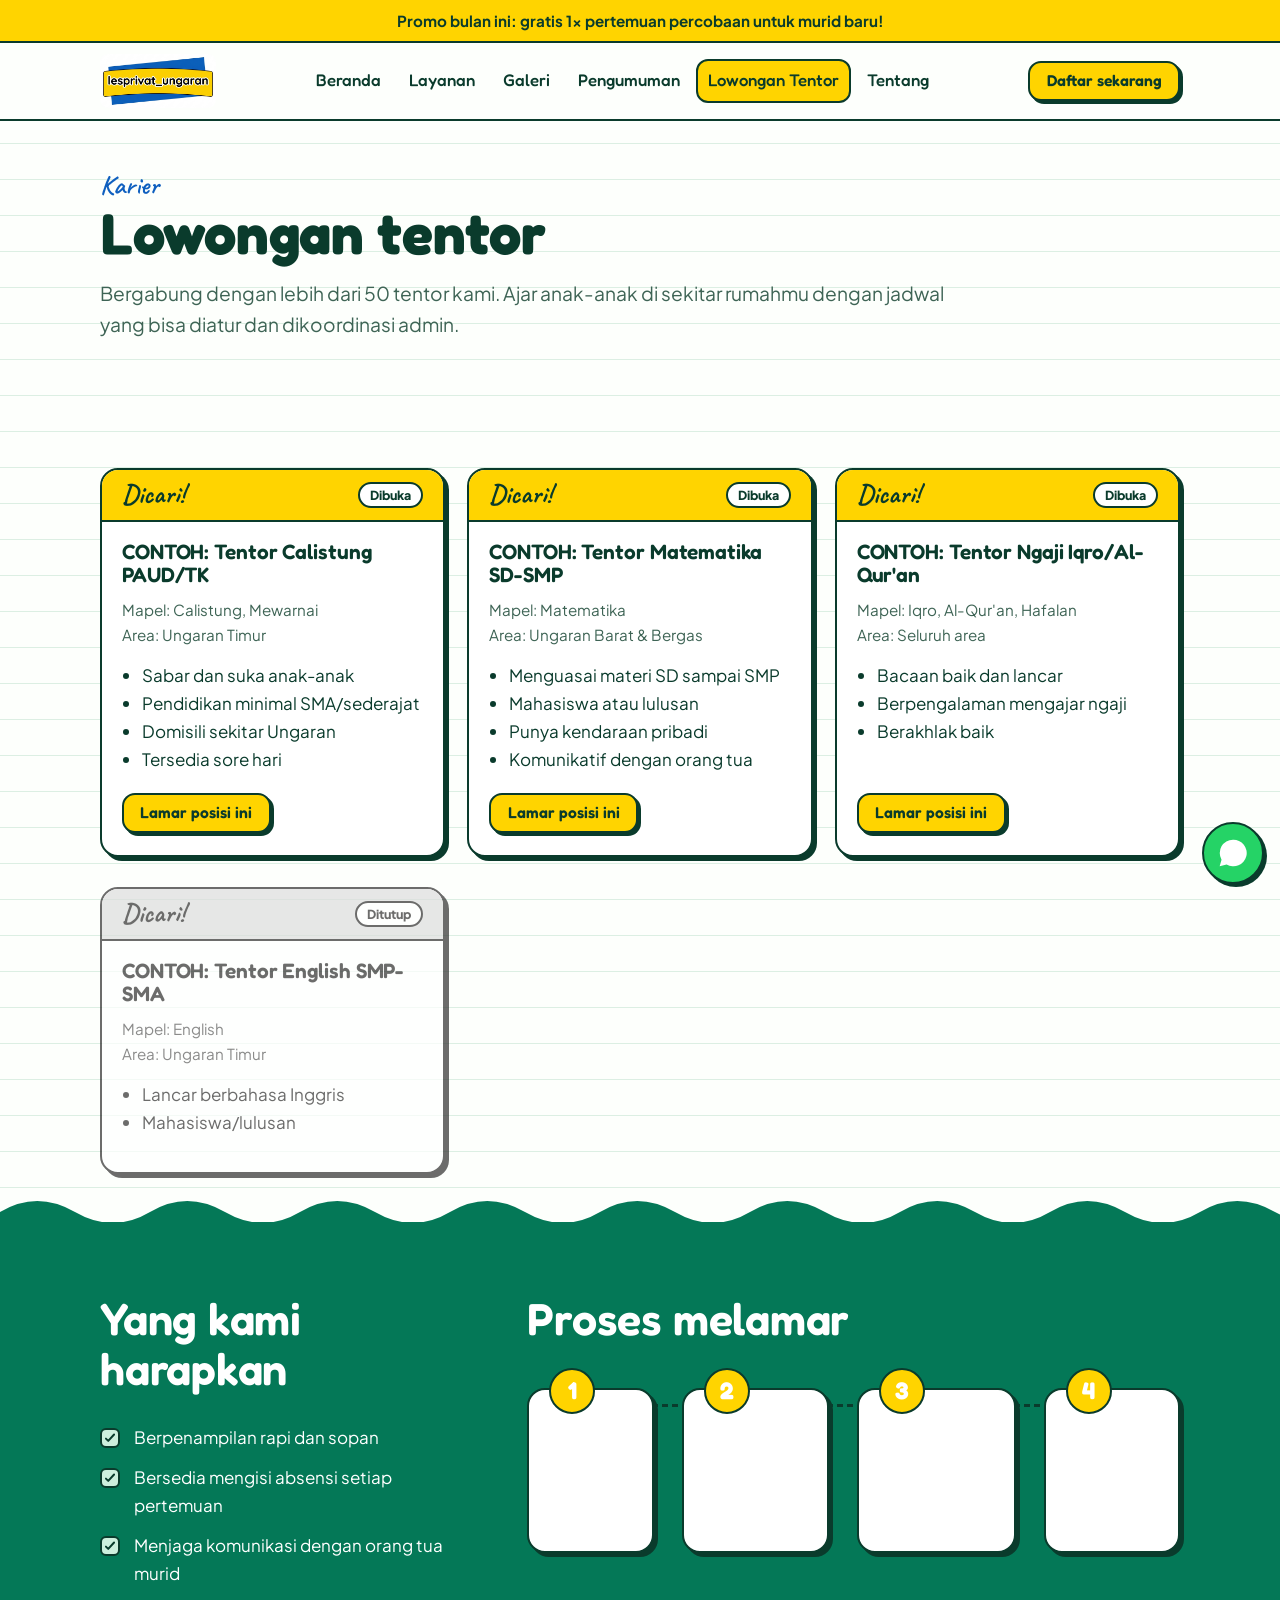
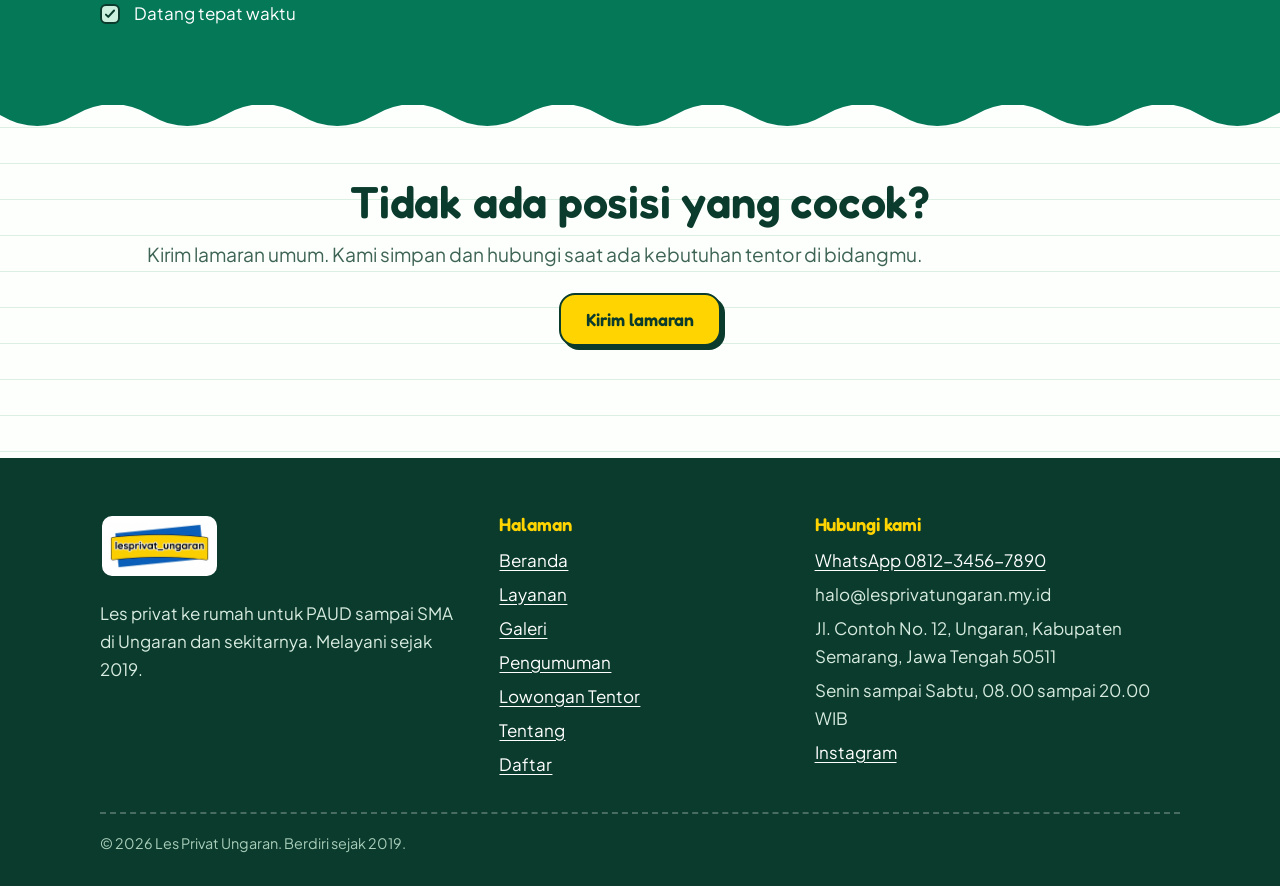
==== lowongan.html @ e4657fcc "Add files via upload" ====
<!doctype html>
<html lang="id">
<head>
<meta charset="utf-8">
<meta name="viewport" content="width=device-width, initial-scale=1">
<title>Lowongan Tentor Les Privat di Ungaran | Les Privat Ungaran</title>
<meta name="description" content="Lowongan tentor les privat di Ungaran dan sekitarnya. Jadwal fleksibel, dikoordinasi admin. Kirim lamaran lewat WhatsApp.">
<meta name="theme-color" content="#047857">
<meta property="og:type" content="website">
<meta property="og:title" content="Lowongan Tentor Les Privat di Ungaran | Les Privat Ungaran">
<meta property="og:description" content="Lowongan tentor les privat di Ungaran dan sekitarnya. Jadwal fleksibel, dikoordinasi admin. Kirim lamaran lewat WhatsApp.">
<meta property="og:locale" content="id_ID">
<meta property="og:image" content="https://lesprivatungaran.my.id/assets/img/logo.png">
<link rel="icon" href="assets/img/favicon.svg" type="image/svg+xml">
<link rel="preconnect" href="https://fonts.googleapis.com">
<link rel="preconnect" href="https://fonts.gstatic.com" crossorigin>
<link href="https://fonts.googleapis.com/css2?family=Caveat:wght@600;700&family=Fredoka:wght@500;600;700&family=Plus+Jakarta+Sans:wght@500;600;700;800&display=swap" rel="stylesheet">
<link rel="stylesheet" href="assets/css/style.css">
</head>
<body data-page="lowongan">
<main id="isi">
<section class="page-head"><div class="wrap">
 <span class="hand crumb">Karier</span>
 <h1>Lowongan tentor</h1>
 <p class="lead">Bergabung dengan lebih dari <span data-site="tentor">50</span> tentor kami. Ajar anak-anak di sekitar rumahmu dengan jadwal yang bisa diatur dan dikoordinasi admin.</p>
</div></section>
<section class="section-tight"><div class="wrap"><div class="jobs" data-render="lowongan"></div></div></section>

<section class="band section"><div class="wrap two-col">
 <div><h2>Yang kami harapkan</h2><ul class="plain-list" style="color:#fff" data-render="syarat-umum"></ul></div>
 <div><h2>Proses melamar</h2><ol class="steps" style="--n:1" data-render="proses-lamar"></ol></div>
</div></section>

<section class="section"><div class="wrap cta-block">
 <h2>Tidak ada posisi yang cocok?</h2>
 <p class="lead">Kirim lamaran umum. Kami simpan dan hubungi saat ada kebutuhan tentor di bidangmu.</p>
 <div class="btn-row"><a class="btn" href="daftar.html#tentor">Kirim lamaran</a></div>
</div></section>
</main>
<script src="data/site.js"></script>
<script src="assets/js/main.js"></script>
</body>
</html>
---- assets/css/style.css ----
/* =====================================================================
   Les Privat Ungaran: tema "buku tulis sekolah"
   Warna: hijau (sama dengan ERP) + kuning & biru dari logo + tinta hijau tua
   ===================================================================== */
:root {
  --ink: #0A3B2C;
  --ink-soft: #3E6455;
  --green: #059669;
  --green-d: #047857;
  --green-l: #CDEFDD;
  --mint: #ECFDF5;
  --yellow: #FFD400;
  --yellow-l: #FFF1A0;
  --blue: #0F5FBF;
  --blue-l: #D6E7FB;
  --coral-l: #FFDCD3;
  --paper: #FDFFFC;
  --line: #DCEFE3;

  --display: 'Fredoka', 'Trebuchet MS', system-ui, sans-serif;
  --body: 'Plus Jakarta Sans', system-ui, -apple-system, 'Segoe UI', Roboto, sans-serif;
  --hand: 'Caveat', 'Comic Sans MS', cursive;

  --bd: 2.5px solid var(--ink);
  --shadow: 4px 4px 0 var(--ink);
  --shadow-sm: 3px 3px 0 var(--ink);
  --wrap: 1120px;
  --gut: 20px;
}

*, *::before, *::after { box-sizing: border-box; }
html { scroll-behavior: smooth; -webkit-text-size-adjust: 100%; }
body {
  margin: 0;
  font-family: var(--body);
  font-size: 1.0625rem;
  line-height: 1.65;
  color: var(--ink);
  background-color: var(--paper);
  background-image: repeating-linear-gradient(to bottom, transparent 0 35px, var(--line) 35px 36px);
  overflow-x: hidden;
}
img, svg { max-width: 100%; display: block; }
a { color: var(--blue); text-underline-offset: 3px; }
a:hover { color: var(--green-d); }
:focus-visible { outline: 3px solid var(--blue); outline-offset: 3px; border-radius: 6px; }
.sr-only { position: absolute; width: 1px; height: 1px; overflow: hidden; clip: rect(0 0 0 0); white-space: nowrap; }
.skip { position: absolute; left: -999px; top: 8px; background: var(--yellow); color: var(--ink); padding: 8px 14px; border: var(--bd); border-radius: 10px; z-index: 100; }
.skip:focus { left: 8px; }

h1, h2, h3, h4 { font-family: var(--display); font-weight: 600; line-height: 1.12; margin: 0 0 .5em; letter-spacing: -.005em; color: var(--ink); }
h1 { font-size: clamp(2.2rem, 5.4vw, 3.8rem); font-weight: 700; }
h2 { font-size: clamp(1.8rem, 4.2vw, 2.8rem); }
h3 { font-size: 1.3rem; }
p { margin: 0 0 1em; max-width: 62ch; }
.lead { font-size: 1.2rem; color: var(--ink-soft); }
.hand { font-family: var(--hand); font-size: 1.7rem; line-height: 1.1; color: var(--blue); font-weight: 600; }

.wrap { width: 100%; max-width: var(--wrap); margin: 0 auto; padding: 0 var(--gut); }
.section { padding: 72px 0; }
.section-tight { padding: 48px 0; }
.center { text-align: center; }
.center p, .center .lead { margin-left: auto; margin-right: auto; }

/* ---------- tombol bergaya stiker ---------- */
.btn {
  display: inline-flex; align-items: center; justify-content: center; gap: .5em;
  font-family: var(--display); font-weight: 600; font-size: 1.1rem; line-height: 1.1;
  padding: .85em 1.4em; border: var(--bd); border-radius: 16px; cursor: pointer;
  color: var(--ink); background: var(--yellow); box-shadow: var(--shadow); text-decoration: none;
  transition: transform .12s ease, box-shadow .12s ease;
}
.btn:hover { color: var(--ink); transform: translate(-1px, -1px); box-shadow: 5px 5px 0 var(--ink); }
.btn:active { transform: translate(3px, 3px); box-shadow: 1px 1px 0 var(--ink); }
.btn-green { background: var(--green-d); color: #fff; }
.btn-green:hover { color: #fff; }
.btn-white { background: #fff; }
.btn-sm { font-size: .98rem; padding: .6em 1.05em; box-shadow: var(--shadow-sm); border-radius: 13px; }
.btn-block { width: 100%; }
.btn-row { display: flex; flex-wrap: wrap; gap: 14px; margin-top: 8px; }
.wa-ico { width: 1.2em; height: 1.2em; flex: none; }

/* ---------- bar promo ---------- */
.promo { background: var(--yellow); border-bottom: var(--bd); text-align: center; font-weight: 700; font-size: .95rem; padding: 8px var(--gut); }
.promo[hidden] { display: none; }

/* ---------- header ---------- */
.site-header { position: sticky; top: 0; z-index: 50; background: var(--paper); border-bottom: var(--bd); }
.site-header .wrap { display: flex; align-items: center; justify-content: space-between; gap: 16px; height: 76px; }
.brand img { height: 54px; width: auto; border-radius: 8px; }
.nav { display: none; align-items: center; gap: 4px; }
.nav a { font-family: var(--display); font-weight: 500; font-size: 1.05rem; color: var(--ink); text-decoration: none; padding: 8px 12px; border-radius: 12px; }
.nav a:hover { background: var(--green-l); color: var(--ink); }
.nav a[aria-current="page"] { background: var(--yellow); border: 2px solid var(--ink); padding: 6px 10px; }
.head-cta { display: none; }
.menu-btn { display: inline-flex; flex-direction: column; justify-content: center; gap: 5px; width: 46px; height: 46px; padding: 0 11px; border: var(--bd); border-radius: 13px; background: var(--yellow); cursor: pointer; box-shadow: var(--shadow-sm); }
.menu-btn span { height: 3px; background: var(--ink); border-radius: 2px; transition: transform .2s, opacity .2s; }
.menu-btn[aria-expanded="true"] span:nth-child(1) { transform: translateY(8px) rotate(45deg); }
.menu-btn[aria-expanded="true"] span:nth-child(2) { opacity: 0; }
.menu-btn[aria-expanded="true"] span:nth-child(3) { transform: translateY(-8px) rotate(-45deg); }
.mobile-nav { display: none; border-top: var(--bd); background: var(--paper); padding: 10px var(--gut) 18px; }
.mobile-nav.open { display: block; }
.mobile-nav a { display: block; font-family: var(--display); font-size: 1.25rem; padding: 12px 6px; color: var(--ink); text-decoration: none; border-bottom: 2px dashed var(--green-l); }
.mobile-nav a[aria-current="page"] { color: var(--green-d); font-weight: 700; }
.mobile-nav .btn { margin-top: 14px; width: 100%; border-bottom: var(--bd); }
@media (min-width: 900px) {
  .nav { display: flex; }
  .head-cta { display: inline-flex; }
  .menu-btn, .mobile-nav { display: none !important; }
}

/* ---------- pita gelombang antar bagian ---------- */
.band { position: relative; background: var(--green-d); color: #fff; }
.band h1, .band h2, .band h3 { color: #fff; }
.band .lead { color: #D8F5E6; }
.band-yellow { background: var(--yellow); color: var(--ink); }
.band-yellow h2, .band-yellow h3 { color: var(--ink); }
.band::before, .band::after {
  content: ""; position: absolute; left: 0; right: 0; height: 22px; pointer-events: none;
  background-repeat: repeat-x; background-size: 600px 22px;
}
.band::before { top: -21px; background-image: url("data:image/svg+xml,%3Csvg xmlns='http://www.w3.org/2000/svg' viewBox='0 0 600 22'%3E%3Cpath fill='%23047857' d='M0 22V11q37-22 75 0t75 0 75 0 75 0 75 0 75 0 75 0 75 0V22z'/%3E%3C/svg%3E"); }
.band::after { bottom: -21px; transform: scaleY(-1); background-image: url("data:image/svg+xml,%3Csvg xmlns='http://www.w3.org/2000/svg' viewBox='0 0 600 22'%3E%3Cpath fill='%23047857' d='M0 22V11q37-22 75 0t75 0 75 0 75 0 75 0 75 0 75 0 75 0V22z'/%3E%3C/svg%3E"); }
.band-yellow::before, .band-yellow::after { background-image: url("data:image/svg+xml,%3Csvg xmlns='http://www.w3.org/2000/svg' viewBox='0 0 600 22'%3E%3Cpath fill='%23FFD400' d='M0 22V11q37-22 75 0t75 0 75 0 75 0 75 0 75 0 75 0 75 0V22z'/%3E%3C/svg%3E"); }
.paper-solid { background: var(--paper); background-image: none; }

/* ---------- hero ---------- */
.hero { padding: 44px 0 90px; }
.hero-grid { display: grid; gap: 44px; align-items: center; }
.hero h1 { margin: 6px 0 18px; }
.marker { background: linear-gradient(transparent 56%, var(--yellow) 56% 92%, transparent 92%); padding: 0 .08em; -webkit-box-decoration-break: clone; box-decoration-break: clone; }
.hero .lead { max-width: 34em; }

.pr-sheet {
  margin-top: 28px; max-width: 420px; background: #fff; border: var(--bd); border-radius: 6px 18px 18px 18px;
  box-shadow: var(--shadow); padding: 16px 20px 14px 52px; position: relative; transform: rotate(-1.2deg);
  background-image: repeating-linear-gradient(to bottom, transparent 0 33px, var(--blue-l) 33px 34px);
}
.pr-sheet::before { content: ""; position: absolute; left: 36px; top: 0; bottom: 0; width: 2px; background: #FF8F7A; }
.pr-title { font-family: var(--hand); font-size: 1.7rem; font-weight: 700; color: var(--blue); line-height: 34px; margin: 0; }
.pr-list { list-style: none; margin: 0; padding: 0; }
.pr-list li { display: flex; align-items: center; gap: 12px; line-height: 34px; font-family: var(--hand); font-size: 1.75rem; font-weight: 600; }
.pr-check { position: relative; width: 24px; height: 24px; border: 2.5px solid var(--ink); border-radius: 6px; flex: none; background: #fff; }
.pr-check svg { position: absolute; left: -3px; top: -9px; width: 34px; height: 34px; overflow: visible; }
.pr-check path { fill: none; stroke: var(--green); stroke-width: 4.5; stroke-linecap: round; stroke-linejoin: round; stroke-dasharray: 40; stroke-dashoffset: 0; }
.js .pr-check path { stroke-dashoffset: 40; }
.js .pr-list li.done .pr-check path { animation: tick .45s ease-out forwards; animation-delay: calc(var(--i) * .5s + .4s); }
@keyframes tick { to { stroke-dashoffset: 0; } }

.stack { position: relative; min-height: 360px; }
.polaroid { background: #fff; border: var(--bd); padding: 10px 10px 0; box-shadow: var(--shadow); border-radius: 6px; position: relative; margin: 0; }
.polaroid img { width: 100%; aspect-ratio: 4 / 3; object-fit: cover; border: 2px solid var(--ink); border-radius: 3px; background: var(--mint); }
.polaroid figcaption { font-family: var(--hand); font-size: 1.45rem; font-weight: 600; line-height: 1.1; padding: 10px 4px 12px; color: var(--ink); text-align: center; }
.polaroid::before { content: ""; position: absolute; top: -13px; left: 50%; width: 84px; height: 26px; margin-left: -42px; background: rgba(255, 212, 0, .75); border: 2px solid rgba(10, 59, 44, .25); transform: rotate(-3deg); }
.stack .polaroid { position: absolute; width: min(300px, 70%); }
.stack .p1 { left: 0; top: 10px; transform: rotate(-5deg); }
.stack .p2 { right: 0; top: 70px; transform: rotate(4deg); z-index: 2; }
.stack .p3 { left: 14%; bottom: 0; transform: rotate(-1deg); z-index: 3; width: min(270px, 64%); }
.stamp {
  display: inline-flex; flex-direction: column; align-items: center; justify-content: center; text-align: center;
  width: 128px; height: 128px; border: 4px double var(--ink); border-radius: 50%; background: var(--yellow); color: var(--ink);
  font-family: var(--display); line-height: 1; transform: rotate(-9deg); box-shadow: var(--shadow-sm);
}
.stamp b { font-size: 2.3rem; font-weight: 700; display: block; }
.stamp small { font-size: .85rem; font-weight: 500; margin-top: 4px; }
.stack .stamp { position: absolute; right: 2%; bottom: 8px; z-index: 5; }
@media (min-width: 900px) {
  .hero { padding: 64px 0 110px; }
  .hero-grid { grid-template-columns: 1.08fr .92fr; }
  .stack { min-height: 470px; }
}

/* ---------- baris stempel angka ---------- */
.stamps { display: flex; flex-wrap: wrap; justify-content: center; gap: 22px 40px; padding: 38px 0 34px; }
.stamps .stamp { background: #fff; }
.stamps .stamp:nth-child(2) { background: var(--yellow); transform: rotate(5deg); }
.stamps .stamp:nth-child(3) { background: var(--blue-l); transform: rotate(-4deg); }
.stamps .stamp:nth-child(4) { background: var(--green-l); transform: rotate(7deg); }
.stamp-text { color: #fff; max-width: 280px; align-self: center; font-family: var(--display); font-size: 1.35rem; line-height: 1.25; }

/* ---------- catatan tempel ---------- */
.notes { display: grid; gap: 26px 22px; margin-top: 44px; grid-template-columns: repeat(auto-fit, minmax(260px, 1fr)); }
.note { position: relative; padding: 26px 22px 22px; border: var(--bd); box-shadow: var(--shadow); border-radius: 4px 4px 18px 4px; background: var(--yellow-l); transition: transform .15s; }
.note:hover { transform: rotate(0) translateY(-3px) !important; }
.note:nth-child(1) { transform: rotate(-1.6deg); }
.note:nth-child(2) { transform: rotate(1.2deg); background: var(--green-l); }
.note:nth-child(3) { transform: rotate(-.8deg); background: var(--blue-l); }
.note:nth-child(4) { transform: rotate(1.4deg); background: var(--coral-l); }
.note:nth-child(5) { transform: rotate(-1.2deg); }
.note:nth-child(6) { transform: rotate(1deg); background: var(--green-l); }
.note .ico { width: 46px; height: 46px; border: var(--bd); border-radius: 14px; background: #fff; display: grid; place-items: center; margin-bottom: 12px; }
.note .ico svg { width: 26px; height: 26px; stroke: var(--ink); fill: none; stroke-width: 2.2; stroke-linecap: round; stroke-linejoin: round; }
.note h3 { margin-bottom: .3em; }
.note p { margin: 0; font-size: 1rem; }
.note::before { content: ""; position: absolute; top: -12px; left: 50%; width: 70px; height: 22px; margin-left: -35px; background: rgba(255,255,255,.7); border: 2px solid rgba(10,59,44,.2); transform: rotate(2deg); }

/* ---------- langkah ---------- */
.steps { counter-reset: s; display: grid; gap: 28px; margin: 44px 0 0; padding: 0; list-style: none; }
.steps li { counter-increment: s; position: relative; background: #fff; border: var(--bd); border-radius: 18px; box-shadow: var(--shadow); padding: 26px 22px 22px 22px; }
.steps li::before { content: counter(s); position: absolute; top: -22px; left: 20px; width: 46px; height: 46px; display: grid; place-items: center; font-family: var(--display); font-weight: 700; font-size: 1.5rem; background: var(--yellow); border: var(--bd); border-radius: 50%; }
.steps h3 { margin-top: 10px; }
.steps p { margin: 0; }
@media (min-width: 800px) {
  .steps { grid-template-columns: repeat(var(--n, 3), 1fr); }
  .steps li:not(:last-child)::after { content: ""; position: absolute; top: 14px; right: -26px; width: 26px; border-top: 3px dashed var(--ink); }
}

/* ---------- mading ---------- */
.mading { display: grid; gap: 30px 22px; grid-template-columns: repeat(auto-fill, minmax(280px, 1fr)); margin-top: 40px; }
.pin { position: relative; background: #fff; border: var(--bd); border-radius: 6px; box-shadow: var(--shadow); padding: 28px 22px 20px; }
.pin:nth-child(odd) { transform: rotate(-.9deg); }
.pin:nth-child(even) { transform: rotate(.8deg); }
.pin::before { content: ""; position: absolute; top: -11px; left: 50%; margin-left: -11px; width: 22px; height: 22px; border-radius: 50%; background: #E4572E; border: var(--bd); box-shadow: inset -3px -3px 0 rgba(0,0,0,.18); }
.pin.sematkan { background: var(--yellow-l); }
.tag { display: inline-block; font-weight: 800; font-size: .8rem; padding: 3px 11px; border: 2px solid var(--ink); border-radius: 999px; background: var(--green-l); margin-bottom: 10px; }
.tag.Kompetisi { background: var(--yellow); }
.tag.Prestasi { background: var(--coral-l); }
.tag.Jadwal { background: var(--blue-l); }
.pin time { display: block; font-size: .88rem; color: var(--ink-soft); margin-bottom: 6px; }
.pin h3 { font-size: 1.2rem; }
.pin p { font-size: .98rem; margin: 0; }
.pin .flag { position: absolute; top: 12px; right: 12px; font-family: var(--hand); font-size: 1.3rem; color: #C23B1A; transform: rotate(6deg); font-weight: 700; }

/* ---------- filter chip ---------- */
.filters { display: flex; flex-wrap: wrap; gap: 10px; justify-content: center; margin: 26px 0 0; }
.chip { font: 600 .98rem var(--body); padding: 8px 16px; border: var(--bd); border-radius: 999px; background: #fff; color: var(--ink); cursor: pointer; }
.chip:hover { background: var(--green-l); }
.chip[aria-pressed="true"], .chip.on { background: var(--yellow); box-shadow: var(--shadow-sm); }

/* ---------- galeri ---------- */
.gallery { columns: 1; column-gap: 28px; margin-top: 40px; }
@media (min-width: 560px) { .gallery { columns: 2; } }
@media (min-width: 900px) { .gallery { columns: 3; } }
.gallery .polaroid { break-inside: avoid; margin: 0 0 34px; cursor: zoom-in; display: block; width: 100%; text-align: left; font: inherit; padding-bottom: 0; transition: transform .15s; }
.gallery .polaroid:nth-child(3n+1) { transform: rotate(-1.4deg); }
.gallery .polaroid:nth-child(3n+2) { transform: rotate(1.1deg); }
.gallery .polaroid:nth-child(3n) { transform: rotate(-.5deg); }
.gallery .polaroid:hover { transform: rotate(0) scale(1.02); z-index: 2; }
.preview-grid { display: grid; gap: 30px 24px; grid-template-columns: repeat(auto-fit, minmax(210px, 1fr)); margin-top: 40px; }
.preview-grid .polaroid:nth-child(odd) { transform: rotate(-1.6deg); }
.preview-grid .polaroid:nth-child(even) { transform: rotate(1.4deg); }
.lightbox { position: fixed; inset: 0; z-index: 200; background: rgba(10, 59, 44, .92); display: none; align-items: center; justify-content: center; padding: 20px; }
.lightbox.open { display: flex; }
.lightbox figure { margin: 0; max-width: min(900px, 100%); max-height: 100%; background: #fff; border: var(--bd); padding: 12px 12px 0; border-radius: 6px; }
.lightbox img { max-height: 72vh; width: auto; margin: 0 auto; border: 2px solid var(--ink); }
.lightbox figcaption { font-family: var(--hand); font-size: 1.7rem; text-align: center; padding: 10px 0 14px; font-weight: 600; }
.lb-btn { position: absolute; width: 52px; height: 52px; border-radius: 50%; border: var(--bd); background: var(--yellow); color: var(--ink); font: 700 1.7rem var(--display); cursor: pointer; display: grid; place-items: center; }
.lb-close { top: 16px; right: 16px; }
.lb-prev { left: 12px; top: 50%; transform: translateY(-50%); }
.lb-next { right: 12px; top: 50%; transform: translateY(-50%); }

/* ---------- jenjang & mapel ---------- */
.levels { display: grid; gap: 28px 22px; grid-template-columns: repeat(auto-fit, minmax(235px, 1fr)); margin-top: 44px; }
.level { background: #fff; border: var(--bd); border-radius: 6px 16px 16px 6px; box-shadow: var(--shadow); overflow: hidden; display: flex; flex-direction: column; }
.level .cover { padding: 16px 18px 14px 22px; border-bottom: var(--bd); font-family: var(--display); font-weight: 700; font-size: 1.6rem; background: var(--yellow); position: relative; }
.level.hijau .cover { background: var(--green-l); }
.level.biru .cover { background: var(--blue-l); }
.level .cover::before { content: ""; position: absolute; left: 8px; top: 0; bottom: 0; width: 3px; background: repeating-linear-gradient(to bottom, var(--ink) 0 8px, transparent 8px 16px); opacity: .35; }
.level p { margin: 0; padding: 16px 18px 20px 22px; font-size: 1rem; }
.mapel-group { margin-top: 30px; }
.mapel-group h3 { font-size: 1.15rem; margin-bottom: 10px; }
.chips { display: flex; flex-wrap: wrap; gap: 10px; }
.chips span { padding: 7px 15px; background: #fff; border: 2px solid var(--ink); border-radius: 12px; font-weight: 600; font-size: .98rem; }
.chips span:nth-child(3n+1) { background: var(--yellow-l); }
.chips span:nth-child(3n+2) { background: var(--green-l); }
.chips span:nth-child(3n) { background: var(--blue-l); }
.two-col { display: grid; gap: 40px; align-items: start; }
@media (min-width: 900px) { .two-col { grid-template-columns: 1fr 1fr; gap: 64px; } }
.plain-list { margin: 0; padding: 0; list-style: none; }
.plain-list li { position: relative; padding: 6px 0 6px 34px; }
.plain-list li::before { content: ""; position: absolute; left: 0; top: 11px; width: 20px; height: 20px; border: 2.5px solid var(--ink); border-radius: 6px; background: var(--green-l) url("data:image/svg+xml,%3Csvg xmlns='http://www.w3.org/2000/svg' viewBox='0 0 24 24'%3E%3Cpath d='M5 13l4 4L19 6' fill='none' stroke='%230A3B2C' stroke-width='3.4' stroke-linecap='round' stroke-linejoin='round'/%3E%3C/svg%3E") center / 14px no-repeat; }

/* ---------- lowongan ---------- */
.jobs { display: grid; gap: 30px 22px; grid-template-columns: repeat(auto-fill, minmax(290px, 1fr)); margin-top: 40px; }
.job { background: #fff; border: var(--bd); border-radius: 18px; box-shadow: var(--shadow); padding: 0; display: flex; flex-direction: column; overflow: hidden; }
.job-head { background: var(--yellow); border-bottom: var(--bd); padding: 10px 20px; font-family: var(--hand); font-size: 1.7rem; font-weight: 700; display: flex; justify-content: space-between; align-items: center; line-height: 1.1; }
.job-head small { font: 800 .78rem var(--body); background: #fff; border: 2px solid var(--ink); border-radius: 999px; padding: 3px 10px; }
.job-body { padding: 18px 20px 22px; display: flex; flex-direction: column; gap: 6px; flex: 1; }
.job-body h3 { margin: 0 0 4px; }
.job-body .meta { font-size: .95rem; color: var(--ink-soft); margin: 0; }
.job-body ul { margin: 8px 0 14px; padding-left: 20px; }
.job-body .btn { margin-top: auto; align-self: flex-start; }
.job.tutup { filter: grayscale(1); opacity: .7; }
.job.tutup .job-head { background: #ddd; }

/* ---------- FAQ ---------- */
.faq { max-width: 780px; margin: 36px auto 0; display: grid; gap: 14px; }
.faq details { background: #fff; border: var(--bd); border-radius: 16px; box-shadow: var(--shadow-sm); }
.faq summary { list-style: none; cursor: pointer; padding: 16px 56px 16px 20px; font-family: var(--display); font-size: 1.15rem; font-weight: 600; position: relative; }
.faq summary::-webkit-details-marker { display: none; }
.faq summary::after { content: "+"; position: absolute; right: 16px; top: 50%; transform: translateY(-50%); width: 30px; height: 30px; border: 2.5px solid var(--ink); border-radius: 50%; background: var(--yellow); display: grid; place-items: center; font: 700 1.3rem/1 var(--display); padding-bottom: 3px; }
.faq details[open] summary::after { content: "–"; background: var(--green-l); }
.faq details p { margin: 0; padding: 0 20px 18px; }

/* ---------- formulir ---------- */
.tabs { display: inline-flex; border: var(--bd); border-radius: 16px; background: #fff; box-shadow: var(--shadow-sm); padding: 5px; gap: 5px; margin-top: 26px; }
.tab { font: 600 1.1rem var(--display); padding: 10px 22px; border: 0; border-radius: 11px; background: transparent; color: var(--ink); cursor: pointer; }
.tab[aria-selected="true"] { background: var(--yellow); outline: 2px solid var(--ink); }
.form-layout { display: grid; gap: 34px; margin-top: 34px; align-items: start; }
@media (min-width: 960px) { .form-layout { grid-template-columns: 1.25fr .75fr; } }
.form-paper {
  background: #fff; border: var(--bd); border-radius: 6px 20px 20px 20px; box-shadow: var(--shadow); padding: 28px 24px 26px 24px;
}
.form-paper h2 { font-size: 1.7rem; }
.field { margin-bottom: 18px; }
.field > label, .field > .lbl { display: block; font-weight: 700; margin-bottom: 6px; font-size: .98rem; }
.field .opt { font-weight: 500; color: var(--ink-soft); }
input[type=text], input[type=tel], input[type=number], select, textarea {
  width: 100%; font: 500 1rem var(--body); color: var(--ink); background: var(--mint);
  border: 2.5px solid var(--ink); border-radius: 12px; padding: 11px 14px;
}
textarea { min-height: 96px; resize: vertical; }
input:focus, select:focus, textarea:focus { outline: 3px solid var(--blue); outline-offset: 2px; background: #fff; }
.row2 { display: grid; gap: 0 18px; }
@media (min-width: 620px) { .row2 { grid-template-columns: 1fr 1fr; } }
.check-chips { display: flex; flex-wrap: wrap; gap: 9px; }
.check-chips label { position: relative; }
.check-chips input { position: absolute; opacity: 0; inset: 0; cursor: pointer; }
.check-chips span { display: inline-block; padding: 7px 14px; border: 2px solid var(--ink); border-radius: 12px; background: #fff; font-weight: 600; font-size: .95rem; }
.check-chips input:checked + span { background: var(--yellow); box-shadow: 2px 2px 0 var(--ink); }
.check-chips input:focus-visible + span { outline: 3px solid var(--blue); outline-offset: 2px; }
.preview { background: #E7FFD6; border: var(--bd); border-radius: 18px 18px 18px 4px; box-shadow: var(--shadow); padding: 18px 20px; position: sticky; top: 100px; }
.preview h3 { font-size: 1.1rem; }
.preview pre { margin: 0; white-space: pre-wrap; word-break: break-word; font: 500 .93rem/1.5 var(--body); color: var(--ink); }
.preview .small { font-size: .9rem; color: var(--ink-soft); margin: 12px 0 0; }
.form-error { background: var(--coral-l); border: var(--bd); border-radius: 12px; padding: 10px 14px; margin-bottom: 16px; font-weight: 600; }
.form-error[hidden] { display: none; }
.hp { position: absolute; left: -9999px; }

/* ---------- tentang ---------- */
.timeline { list-style: none; margin: 36px 0 0; padding: 0 0 0 28px; border-left: 4px dashed var(--ink); display: grid; gap: 26px; }
.timeline li { position: relative; }
.timeline li::before { content: ""; position: absolute; left: -41px; top: 6px; width: 22px; height: 22px; border: var(--bd); border-radius: 50%; background: var(--yellow); }
.timeline b { font-family: var(--display); font-size: 1.6rem; display: block; line-height: 1.1; }
.timeline p { margin: 2px 0 0; }
.legal { display: grid; gap: 22px; grid-template-columns: repeat(auto-fit, minmax(240px, 1fr)); margin-top: 36px; }
.piagam { background: #fff; border: var(--bd); outline: 3px double var(--ink); outline-offset: -11px; padding: 28px 24px; text-align: center; box-shadow: var(--shadow); border-radius: 4px; }
.piagam h3 { font-size: 1.1rem; }
.piagam p { margin: 0 auto; font-family: ui-monospace, 'SF Mono', Menlo, Consolas, monospace; font-weight: 700; font-size: .95rem; letter-spacing: .02em; }
.piagam .seal { width: 44px; height: 44px; margin: 0 auto 10px; border-radius: 50%; border: var(--bd); background: var(--yellow); display: grid; place-items: center; }
.piagam .seal svg { width: 22px; height: 22px; stroke: var(--ink); fill: none; stroke-width: 3; stroke-linecap: round; stroke-linejoin: round; }
.team { display: grid; gap: 28px 22px; grid-template-columns: repeat(auto-fit, minmax(200px, 1fr)); margin-top: 38px; }
.team .polaroid img { aspect-ratio: 1; }
.team .polaroid:nth-child(odd) { transform: rotate(-1.4deg); }
.team .polaroid:nth-child(even) { transform: rotate(1.2deg); }
.team figcaption small { display: block; font: 600 .86rem var(--body); color: var(--ink-soft); }
.contact-card { background: #fff; border: var(--bd); border-radius: 18px; box-shadow: var(--shadow); padding: 24px; }
.contact-card dl { margin: 0 0 18px; display: grid; gap: 14px; }
.contact-card dt { font-weight: 800; font-size: .92rem; }
.contact-card dd { margin: 2px 0 0; }
.map { border: var(--bd); border-radius: 18px; box-shadow: var(--shadow); overflow: hidden; min-height: 320px; background: var(--mint); }
.map iframe { width: 100%; height: 100%; min-height: 320px; border: 0; display: block; }

/* ---------- judul halaman dalam ---------- */
.page-head { padding: 50px 0 20px; }
.page-head h1 { font-size: clamp(2.2rem, 5.4vw, 3.6rem); margin-bottom: 12px; }
.crumb { margin-bottom: 6px; }

/* ---------- ajakan bertindak ---------- */
.cta-block { text-align: center; }
.cta-block h2 { margin-bottom: 12px; }
.cta-block .btn-row { justify-content: center; margin-top: 22px; }

/* ---------- footer ---------- */
.site-footer { background: var(--ink); color: #D7EBE0; padding: 56px 0 30px; margin-top: 40px; }
.site-footer a { color: #fff; }
.site-footer h4 { color: var(--yellow); font-size: 1.15rem; margin-bottom: .6em; }
.foot-grid { display: grid; gap: 34px; }
@media (min-width: 800px) { .foot-grid { grid-template-columns: 1.3fr 1fr 1.3fr; } }
.foot-logo { background: #fff; border: var(--bd); border-radius: 12px; padding: 6px; display: inline-block; margin-bottom: 14px; }
.foot-logo img { height: 48px; width: auto; }
.site-footer ul { list-style: none; margin: 0; padding: 0; display: grid; gap: 6px; }
.site-footer p { max-width: 38ch; }
.legal-line { border-top: 2px dashed rgba(255,255,255,.25); margin-top: 34px; padding-top: 18px; font-size: .9rem; color: #A9CDBB; }

/* ---------- tombol WA melayang ---------- */
.fab { position: fixed; right: 16px; bottom: 16px; z-index: 60; width: 62px; height: 62px; border-radius: 50%; background: #25D366; border: var(--bd); box-shadow: var(--shadow-sm); display: grid; place-items: center; color: #fff; }
.fab:hover { color: #fff; transform: translate(-1px,-1px); }
.fab svg { width: 32px; height: 32px; }

@media (prefers-reduced-motion: reduce) {
  html { scroll-behavior: auto; }
  *, *::before, *::after { animation: none !important; transition: none !important; }
  .pr-check path { stroke-dashoffset: 0 !important; }
}
@media (max-width: 520px) {
  .section { padding: 56px 0; }
  .stack .polaroid { width: 62%; }
  .stack { min-height: 400px; }
}

/* nama legalitas harus terbaca di atas pita hijau */
.band .piagam h3 { color: var(--ink); }
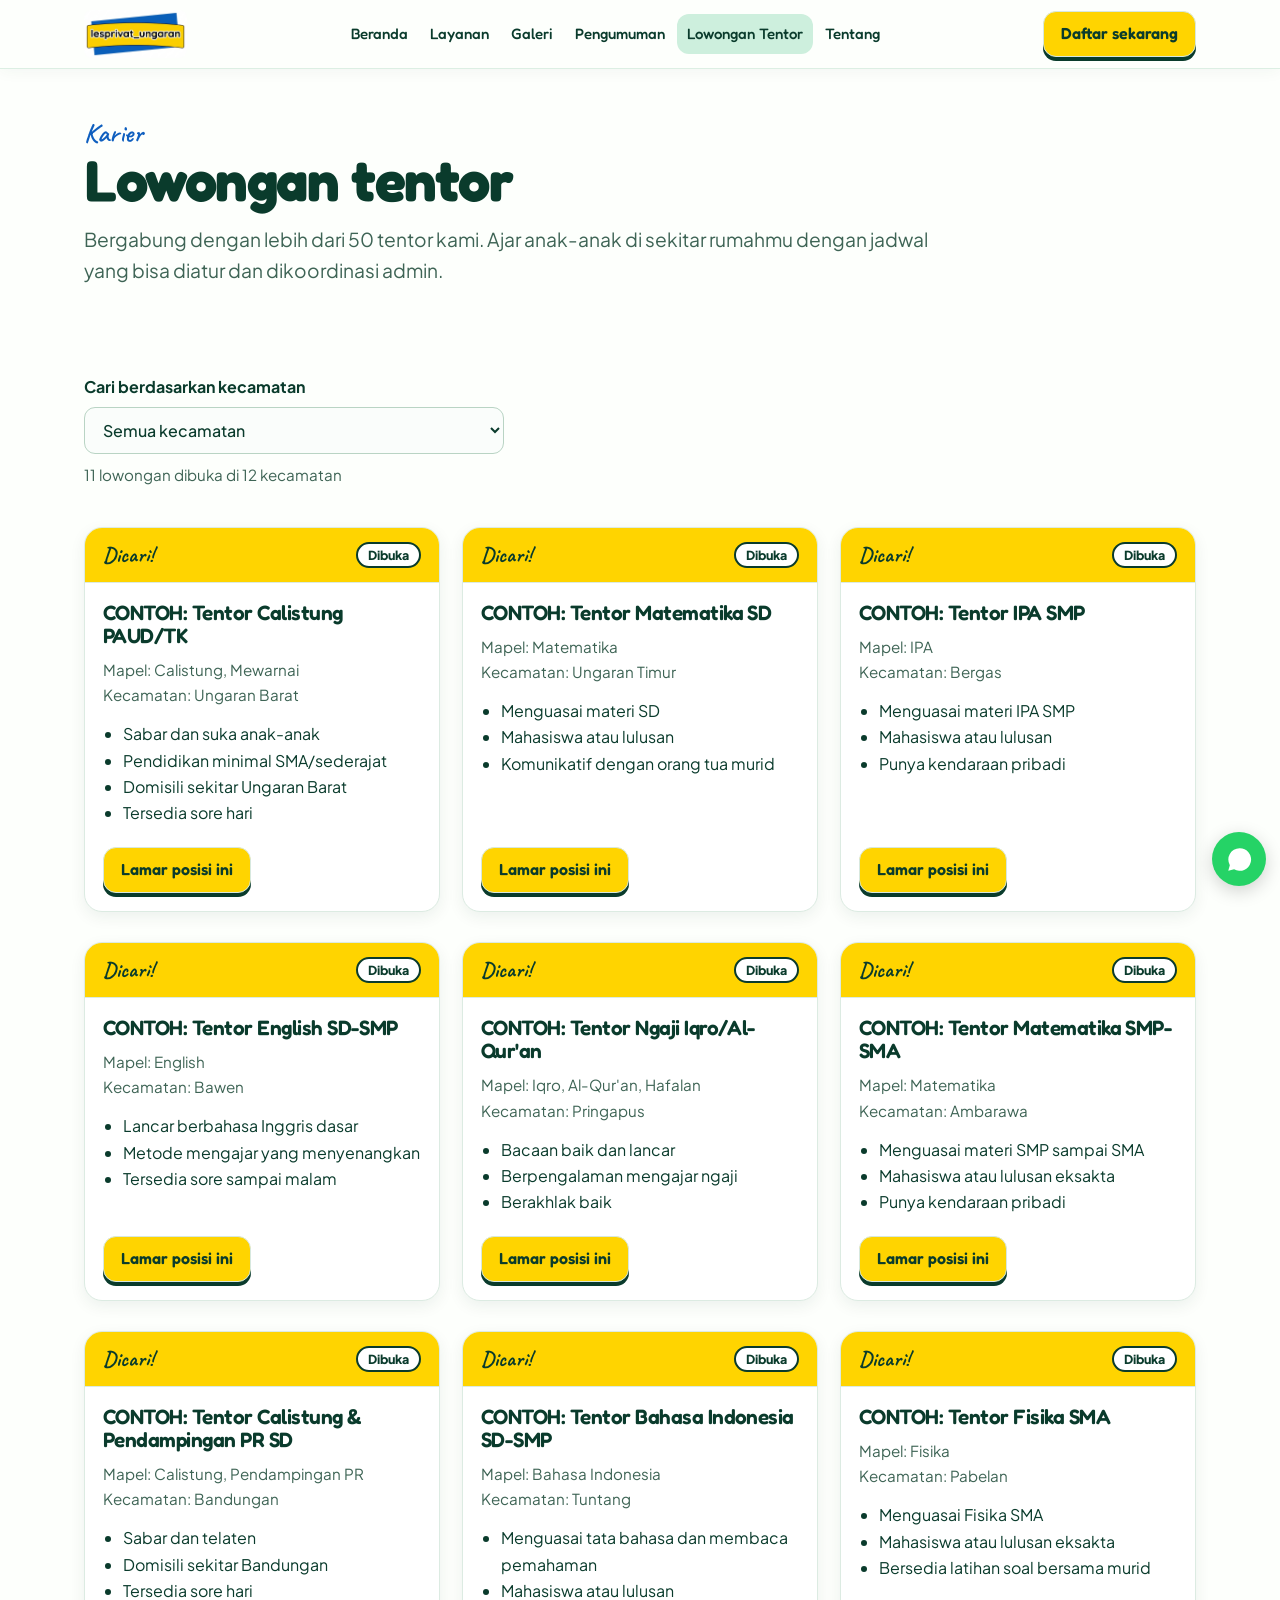
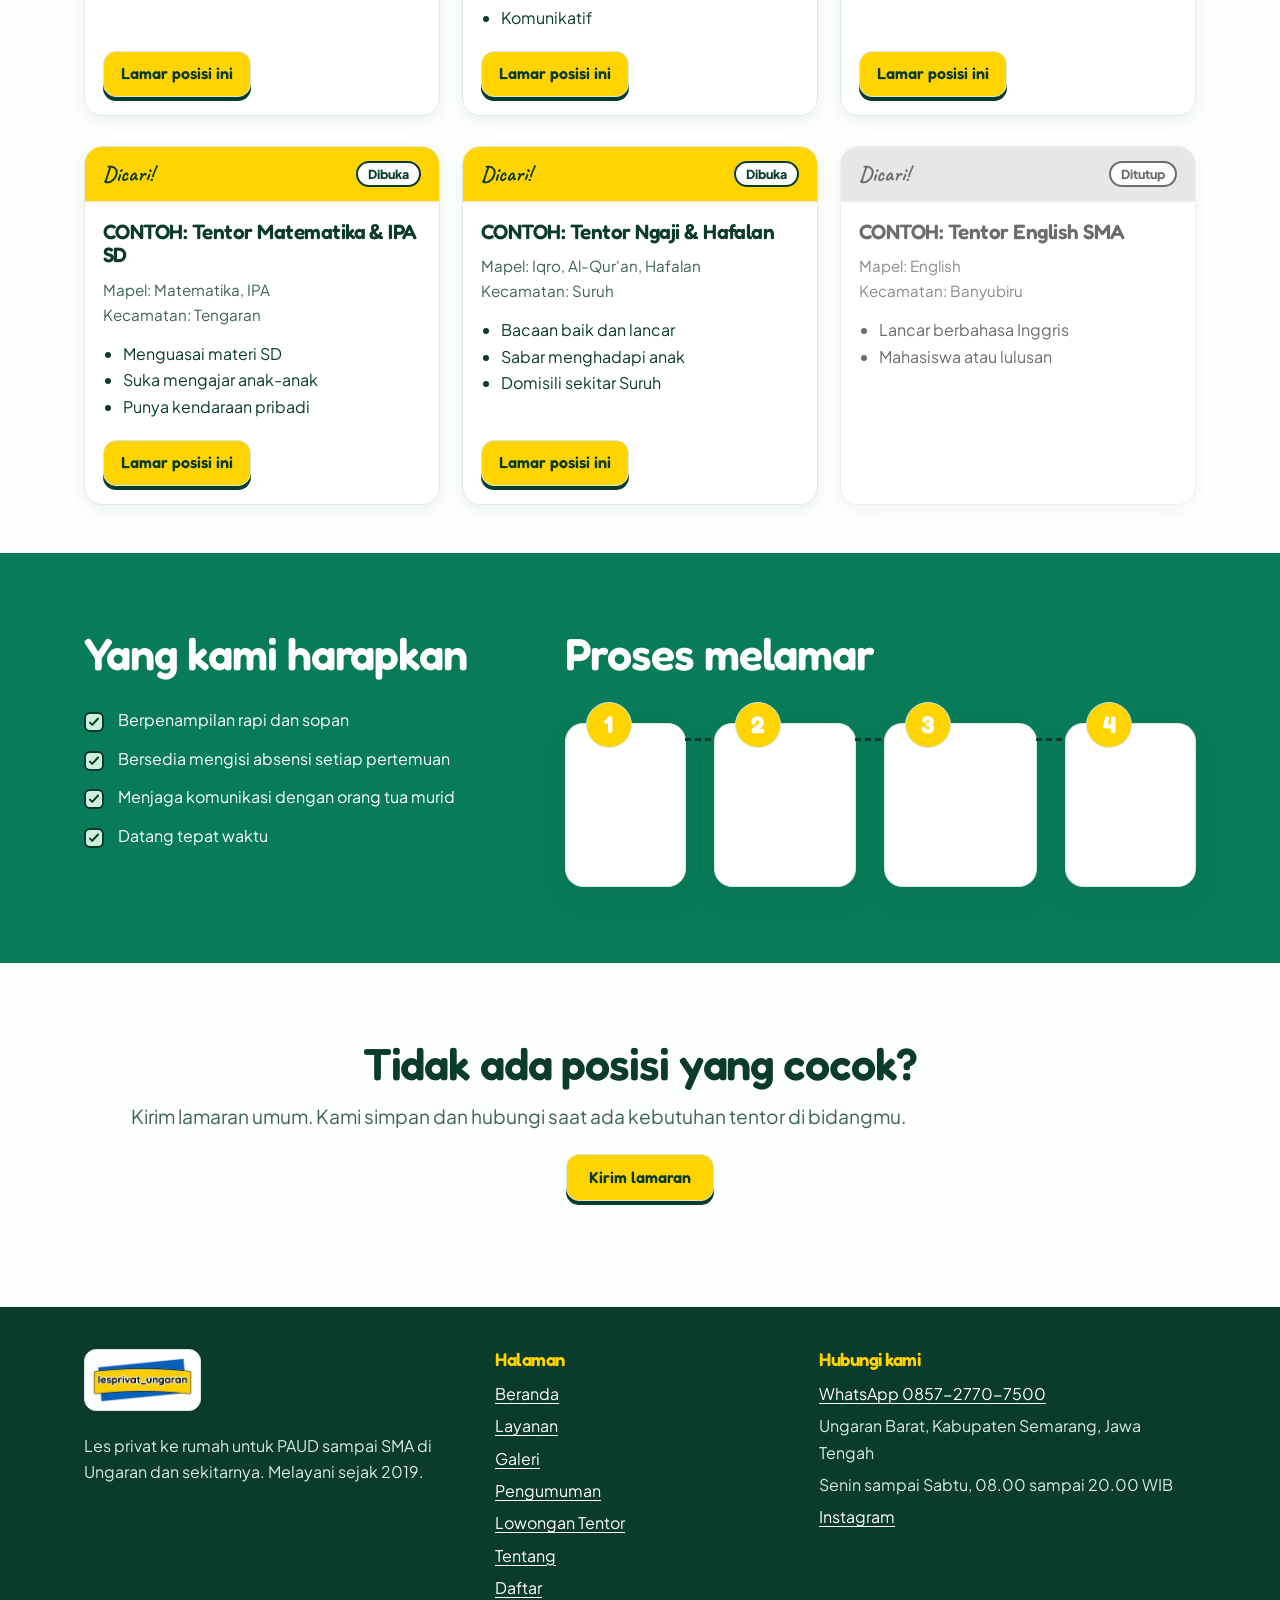
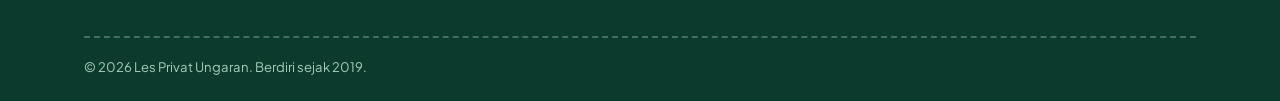
==== commit c943af1b: "update" ====
--- a/lowongan.html
+++ b/lowongan.html
@@ -24,7 +24,14 @@
  <h1>Lowongan tentor</h1>
  <p class="lead">Bergabung dengan lebih dari <span data-site="tentor">50</span> tentor kami. Ajar anak-anak di sekitar rumahmu dengan jadwal yang bisa diatur dan dikoordinasi admin.</p>
 </div></section>
-<section class="section-tight"><div class="wrap"><div class="jobs" data-render="lowongan"></div></div></section>
+<section class="section-tight"><div class="wrap">
+ <div class="job-filter">
+  <label for="filter-kec">Cari berdasarkan kecamatan</label>
+  <select id="filter-kec"></select>
+  <p id="info-lowongan" role="status"></p>
+ </div>
+ <div class="jobs" data-render="lowongan"></div>
+</div></section>
 
 <section class="band section"><div class="wrap two-col">
  <div><h2>Yang kami harapkan</h2><ul class="plain-list" style="color:#fff" data-render="syarat-umum"></ul></div>
--- a/assets/css/style.css
+++ b/assets/css/style.css
@@ -80,9 +80,6 @@
 .btn-row { display: flex; flex-wrap: wrap; gap: 14px; margin-top: 8px; }
 .wa-ico { width: 1.2em; height: 1.2em; flex: none; }
 
-/* ---------- bar promo ---------- */
-.promo { background: var(--yellow); border-bottom: var(--bd); text-align: center; font-weight: 700; font-size: .95rem; padding: 8px var(--gut); }
-.promo[hidden] { display: none; }
 
 /* ---------- header ---------- */
 .site-header { position: sticky; top: 0; z-index: 50; background: var(--paper); border-bottom: var(--bd); }
@@ -391,3 +388,262 @@
 
 /* nama legalitas harus terbaca di atas pita hijau */
 .band .piagam h3 { color: var(--ink); }
+
+
+/* =====================================================================
+   PENYEMPURNAAN UI MODERN + MOBILE FIRST (v2)
+   Menjaga identitas hijau-kuning, dengan komponen lebih ringkas dan halus.
+   ===================================================================== */
+:root {
+  --bd: 1.5px solid #D7E8DE;
+  --shadow: 0 12px 30px rgba(10,59,44,.08);
+  --shadow-sm: 0 5px 16px rgba(10,59,44,.07);
+  --gut: clamp(16px, 4vw, 24px);
+}
+body { font-size: 16px; line-height: 1.65; background-image: none; }
+.wrap { max-width: 1160px; }
+h1, h2, h3, h4 { letter-spacing: -.025em; }
+h1 { line-height: 1.08; }
+.section { padding: clamp(44px, 7vw, 76px) 0; }
+.section-tight { padding: clamp(30px, 5vw, 48px) 0; }
+.btn { border-width: 1.5px; border-radius: 13px; box-shadow: 0 4px 0 var(--ink); font-size: 1rem; min-height: 46px; }
+.btn:hover { box-shadow: 0 5px 0 var(--ink); }
+.btn:active { box-shadow: 0 1px 0 var(--ink); }
+.site-header { border-bottom: 1px solid var(--line); box-shadow: 0 3px 14px rgba(10,59,44,.045); }
+.site-header .wrap { height: 68px; }
+.brand img { height: 48px; }
+.nav { gap: 2px; }
+.nav a { font-size: .94rem; padding: 8px 10px; }
+.nav a[aria-current="page"] { border: 0; padding: 8px 10px; background: var(--green-l); }
+.mobile-nav { box-shadow: 0 12px 20px rgba(10,59,44,.08); }
+.mobile-nav a { font-size: 1.05rem; padding: 10px 4px; }
+.band { background-color: #087B59; }
+.band::before, .band::after { display: none; }
+.note, .level, .mapel-group, .pin, .job, .contact-card, .form-paper, .preview, .piagam { border: 1px solid #DCEBE2; border-radius: 18px; box-shadow: var(--shadow-sm); }
+.note { padding: 22px; }
+.level { padding: 20px; }
+.level .cover { border-radius: 12px; }
+.mapel-group { padding: 20px; margin: 16px 0; }
+.pin { padding: 20px; }
+.job { overflow: hidden; }
+.job-head { border-bottom: 1px solid #DCEBE2; padding: 14px 18px; font-size: 1.35rem; }
+.job-body { padding: 18px; }
+.form-paper { padding: clamp(18px, 4vw, 28px); }
+input[type=text], input[type=tel], input[type=number], select, textarea { border: 1.5px solid #B9D4C4; border-radius: 11px; background: #FAFDFB; min-height: 46px; font-size: 16px; }
+input:focus, select:focus, textarea:focus { outline: 3px solid rgba(15,95,191,.2); border-color: var(--blue); }
+.check-chips span { border: 1px solid #C8DDD0; border-radius: 10px; padding: 8px 12px; }
+.faq { max-width: 900px; margin: 28px auto 0; gap: 24px; }
+.faq-group { min-width: 0; }
+.faq-group > h3 { font: 700 1.08rem var(--body); margin: 0 0 12px; color: var(--green-d); }
+.faq-list { display: grid; gap: 9px; }
+.faq details { border: 1px solid #DCEBE2; border-radius: 13px; box-shadow: 0 3px 12px rgba(10,59,44,.035); overflow: hidden; }
+.faq summary { padding: 15px 52px 15px 16px; font: 700 .97rem/1.45 var(--body); }
+.faq summary::after { width: 27px; height: 27px; right: 13px; border: 1px solid #C9DED1; background: #F1FAF4; font: 600 1.15rem/1 var(--body); padding: 0; }
+.faq details[open] summary { color: var(--green-d); }
+.faq details p { padding: 0 16px 16px; margin: 0; color: #48675A; font-size: .94rem; }
+.faq-answer { border-top: 1px solid #EDF4EF; }
+.faq-contact { margin-top: 8px; padding: 22px; text-align: center; border-radius: 16px; background: #F0F8F2; }
+.faq-contact p { margin: 0 auto 14px; font-weight: 600; }
+.fab { width: 54px; height: 54px; right: 14px; bottom: max(14px, env(safe-area-inset-bottom)); border: 0; box-shadow: 0 5px 18px rgba(0,0,0,.18); }
+.fab svg { width: 27px; height: 27px; }
+.site-footer { padding: 42px 0 24px; margin-top: 30px; }
+.legal-line { font-size: .82rem; }
+
+@media (max-width: 600px) {
+  body { font-size: 15px; }
+  .hero { padding: 30px 0 54px; }
+  .hero-grid { gap: 26px; }
+  .hero h1 { font-size: clamp(2rem, 9vw, 2.75rem); }
+  .lead { font-size: 1.02rem; line-height: 1.6; }
+  .btn-row { gap: 10px; }
+  .btn-row .btn { flex: 1 1 145px; }
+  .stamps { gap: 10px; }
+  .stamp { padding: 12px; }
+  .stamp b { font-size: 1.55rem; }
+  .notes, .levels, .jobs { gap: 12px; }
+  .note { padding: 17px; }
+  .note h3 { font-size: 1.08rem; }
+  .page-head { padding: 34px 0 14px; }
+  .page-head h1 { font-size: clamp(2rem, 8vw, 2.65rem); }
+  .section { padding: 42px 0; }
+  .section-tight { padding: 26px 0; }
+  .faq { margin-top: 22px; gap: 20px; }
+  .faq summary { padding: 14px 48px 14px 14px; font-size: .93rem; }
+  .faq details p { padding: 0 14px 14px; font-size: .9rem; }
+  .faq-contact { padding: 18px 14px; }
+  .faq-contact .btn { width: 100%; }
+  .tabs { width: 100%; display: grid; grid-template-columns: 1fr 1fr; margin-top: 18px; }
+  .tab { padding: 10px 12px; font-size: 1rem; }
+  .form-layout { margin-top: 22px; gap: 20px; }
+  .preview { position: static; order: 2; }
+  .form-paper { padding: 17px 14px; }
+  .row2 { grid-template-columns: 1fr; }
+  .check-chips { gap: 7px; }
+  .check-chips span { font-size: .88rem; padding: 7px 10px; }
+  .gallery { columns: 2; column-gap: 10px; }
+  .gallery .polaroid { margin-bottom: 10px; }
+  .team { grid-template-columns: repeat(2, minmax(0,1fr)); gap: 14px; }
+  .team .polaroid:nth-child(n) { transform: none; }
+  .timeline { margin-top: 24px; gap: 18px; }
+  .contact-card { padding: 18px; }
+  .map, .map iframe { min-height: 250px; }
+  .site-footer { padding: 34px 0 22px; }
+  .foot-grid { gap: 24px; }
+  .fab { width: 50px; height: 50px; }
+}
+@media (max-width: 360px) {
+  .wrap { padding-left: 14px; padding-right: 14px; }
+  .brand img { height: 42px; }
+  .menu-btn { width: 42px; height: 42px; }
+  .btn { font-size: .94rem; }
+  .team { grid-template-columns: 1fr 1fr; }
+}
+
+/* =====================================================================
+   MOBILE COMPACT PASS (v3)
+   Skala tipografi, jarak, kartu, dan hero dipadatkan khusus layar ponsel.
+   Desktop/tablet lebar tetap mengikuti desain sebelumnya.
+   ===================================================================== */
+@media (max-width: 600px) {
+  :root { --gut: 15px; }
+  body { font-size: 14px; line-height: 1.55; }
+  .wrap { padding-left: var(--gut); padding-right: var(--gut); }
+
+  h1 { font-size: 1.85rem; line-height: 1.12; }
+  h2 { font-size: 1.48rem; line-height: 1.2; }
+  h3 { font-size: 1.05rem; line-height: 1.25; }
+  p { margin-bottom: .75em; }
+  .lead { font-size: .92rem; line-height: 1.5; }
+  .hand { font-size: 1.35rem; }
+
+  .section { padding: 30px 0; }
+  .section-tight { padding: 22px 0; }
+  .page-head { padding: 25px 0 10px; }
+  .page-head h1 { font-size: 1.8rem; margin-bottom: 8px; }
+  .crumb { font-size: .78rem; }
+
+  .site-header .wrap { height: 58px; gap: 10px; }
+  .brand img { height: 39px; }
+  .menu-btn { width: 40px; height: 40px; border-radius: 10px; padding: 0 9px; gap: 4px; }
+  .menu-btn span { height: 2px; }
+  .mobile-nav { padding: 7px var(--gut) 13px; }
+  .mobile-nav a { font-size: .92rem; padding: 9px 3px; }
+  .mobile-nav .btn { margin-top: 10px; }
+
+  .hero { padding: 24px 0 34px; }
+  .hero-grid { gap: 18px; }
+  .hero h1 { font-size: clamp(1.65rem, 7.2vw, 2.05rem); margin: 4px 0 10px; }
+  .hero .lead { font-size: .91rem; }
+  .hero .btn-row { margin-top: 12px; }
+  .btn-row { gap: 8px; }
+  .btn-row .btn { flex: 1 1 130px; }
+  .btn { min-height: 40px; padding: .68em 1em; font-size: .88rem; border-radius: 10px; }
+  .btn-sm { min-height: 34px; font-size: .82rem; padding: .55em .85em; }
+
+  .stack { min-height: 285px; max-width: 390px; margin: 0 auto; width: 100%; }
+  .stack .polaroid { width: 58%; padding: 7px 7px 0; }
+  .stack .p1 { top: 8px; }
+  .stack .p2 { top: 42px; }
+  .stack .p3 { width: 54%; left: 12%; }
+  .polaroid figcaption { font-size: 1.12rem; padding: 7px 3px 9px; }
+  .stack .stamp { width: 86px; height: 86px; right: 1%; bottom: 4px; border-width: 3px; }
+  .stack .stamp b { font-size: 1.35rem; }
+  .stack .stamp small { font-size: .62rem; }
+  .pr-sheet { margin-top: 14px; padding: 10px 12px 9px 38px; }
+  .pr-sheet::before { left: 27px; }
+  .pr-title { font-size: 1.3rem; line-height: 27px; }
+  .pr-list li { font-size: 1.25rem; line-height: 27px; gap: 8px; }
+  .pr-check { width: 19px; height: 19px; }
+
+  .stamps { padding: 20px 0; gap: 9px; }
+  .stamps .stamp, .stamp { width: 88px; height: 88px; border-width: 3px; }
+  .stamp b { font-size: 1.35rem; }
+  .stamp small { font-size: .65rem; }
+  .stamp-text { font-size: .95rem; max-width: 100%; }
+
+  .notes, .levels, .jobs, .mading, .preview-grid, .team, .legal { gap: 11px; margin-top: 20px; }
+  .note, .level, .mapel-group, .pin, .job, .contact-card, .form-paper, .preview, .piagam { border-radius: 13px; }
+  .note { padding: 13px; }
+  .note .ico { width: 36px; height: 36px; border-radius: 10px; margin-bottom: 8px; }
+  .note .ico svg { width: 20px; height: 20px; }
+  .note h3 { font-size: .98rem; margin-bottom: 5px; }
+  .note p, .level p, .pin p { font-size: .86rem; line-height: 1.5; }
+  .level { padding: 13px; }
+  .level .cover { font-size: 1.12rem; padding: 10px 12px; }
+  .level p { padding: 10px 2px 2px; }
+  .mapel-group { padding: 13px; margin: 12px 0; }
+  .mapel-group h3 { font-size: .98rem; }
+  .chips { gap: 6px; }
+  .chips span { font-size: .78rem; padding: 5px 9px; border-radius: 8px; }
+  .pin { padding: 14px; }
+  .pin h3 { font-size: .98rem; }
+  .pin time { font-size: .76rem; }
+  .tag { font-size: .7rem; padding: 2px 8px; margin-bottom: 7px; }
+  .steps { gap: 15px; margin-top: 26px; }
+  .steps li { padding: 18px 14px 14px; border-radius: 13px; }
+  .steps li::before { width: 34px; height: 34px; top: -15px; left: 14px; font-size: 1.05rem; }
+  .steps h3 { margin-top: 7px; }
+
+  .faq { margin-top: 17px; gap: 15px; }
+  .faq-group > h3 { font-size: .92rem; margin-bottom: 8px; }
+  .faq-list { gap: 7px; }
+  .faq details { border-radius: 10px; }
+  .faq summary { padding: 11px 42px 11px 12px; font-size: .85rem; line-height: 1.4; }
+  .faq summary::after { width: 23px; height: 23px; right: 10px; font-size: 1rem; }
+  .faq details p { padding: 0 12px 12px; font-size: .82rem; line-height: 1.5; }
+  .faq-contact { padding: 14px 12px; border-radius: 12px; }
+  .faq-contact p { font-size: .86rem; }
+
+  .filters { gap: 7px; margin-top: 16px; }
+  .chip { font-size: .78rem; padding: 6px 10px; border-width: 1px; }
+  .gallery { column-gap: 8px; margin-top: 20px; }
+  .gallery .polaroid { padding: 6px 6px 0; margin-bottom: 9px; }
+  .gallery .polaroid figcaption { font-size: .98rem; }
+  .team .polaroid { padding: 7px 7px 0; }
+
+  .tabs { margin-top: 14px; padding: 3px; gap: 3px; border-radius: 11px; }
+  .tab { font-size: .86rem; padding: 8px 7px; }
+  .form-layout { margin-top: 16px; gap: 14px; }
+  .form-paper { padding: 14px 12px; }
+  .form-paper h2 { font-size: 1.2rem; }
+  .field > label, .field > .lbl { font-size: .84rem; margin-bottom: 4px; }
+  input[type=text], input[type=tel], input[type=number], select, textarea { min-height: 42px; font-size: 16px; padding: 9px 11px; }
+  .check-chips { gap: 6px; }
+  .check-chips span { font-size: .76rem; padding: 6px 8px; }
+  .preview { padding: 13px; }
+  .preview h3 { font-size: .95rem; }
+
+  .timeline { margin-top: 19px; padding-left: 22px; gap: 14px; border-left-width: 3px; }
+  .timeline b { font-size: 1.15rem; }
+  .timeline li::before { left: -32px; width: 17px; height: 17px; border-width: 1px; }
+  .piagam { padding: 20px 14px; }
+  .piagam p { font-size: .78rem; }
+  .contact-card { padding: 14px; }
+  .contact-card dl { gap: 9px; }
+  .contact-card dt { font-size: .82rem; }
+  .map, .map iframe { min-height: 210px; }
+
+  .site-footer { padding: 27px 0 18px; margin-top: 20px; }
+  .site-footer h4 { font-size: .96rem; }
+  .site-footer p, .site-footer li { font-size: .82rem; }
+  .foot-grid { gap: 17px; }
+  .foot-logo img { height: 38px; }
+  .legal-line { margin-top: 18px; padding-top: 12px; font-size: .72rem; }
+  .fab { width: 44px; height: 44px; right: 12px; bottom: max(12px, env(safe-area-inset-bottom)); }
+  .fab svg { width: 22px; height: 22px; }
+}
+
+@media (max-width: 380px) {
+  :root { --gut: 13px; }
+  .hero h1 { font-size: 1.62rem; }
+  .hero { padding-top: 20px; }
+  .stack { min-height: 250px; }
+  .btn-row .btn { flex-basis: 100%; }
+  .notes, .levels { grid-template-columns: 1fr; }
+  .stamps .stamp { width: 78px; height: 78px; }
+}
+
+/* filter lowongan per kecamatan */
+.job-filter { max-width: 420px; }
+.job-filter label { display: block; font-weight: 700; margin-bottom: 6px; }
+.job-filter p { margin: 8px 0 0; font-size: .95rem; color: var(--ink-soft); }
